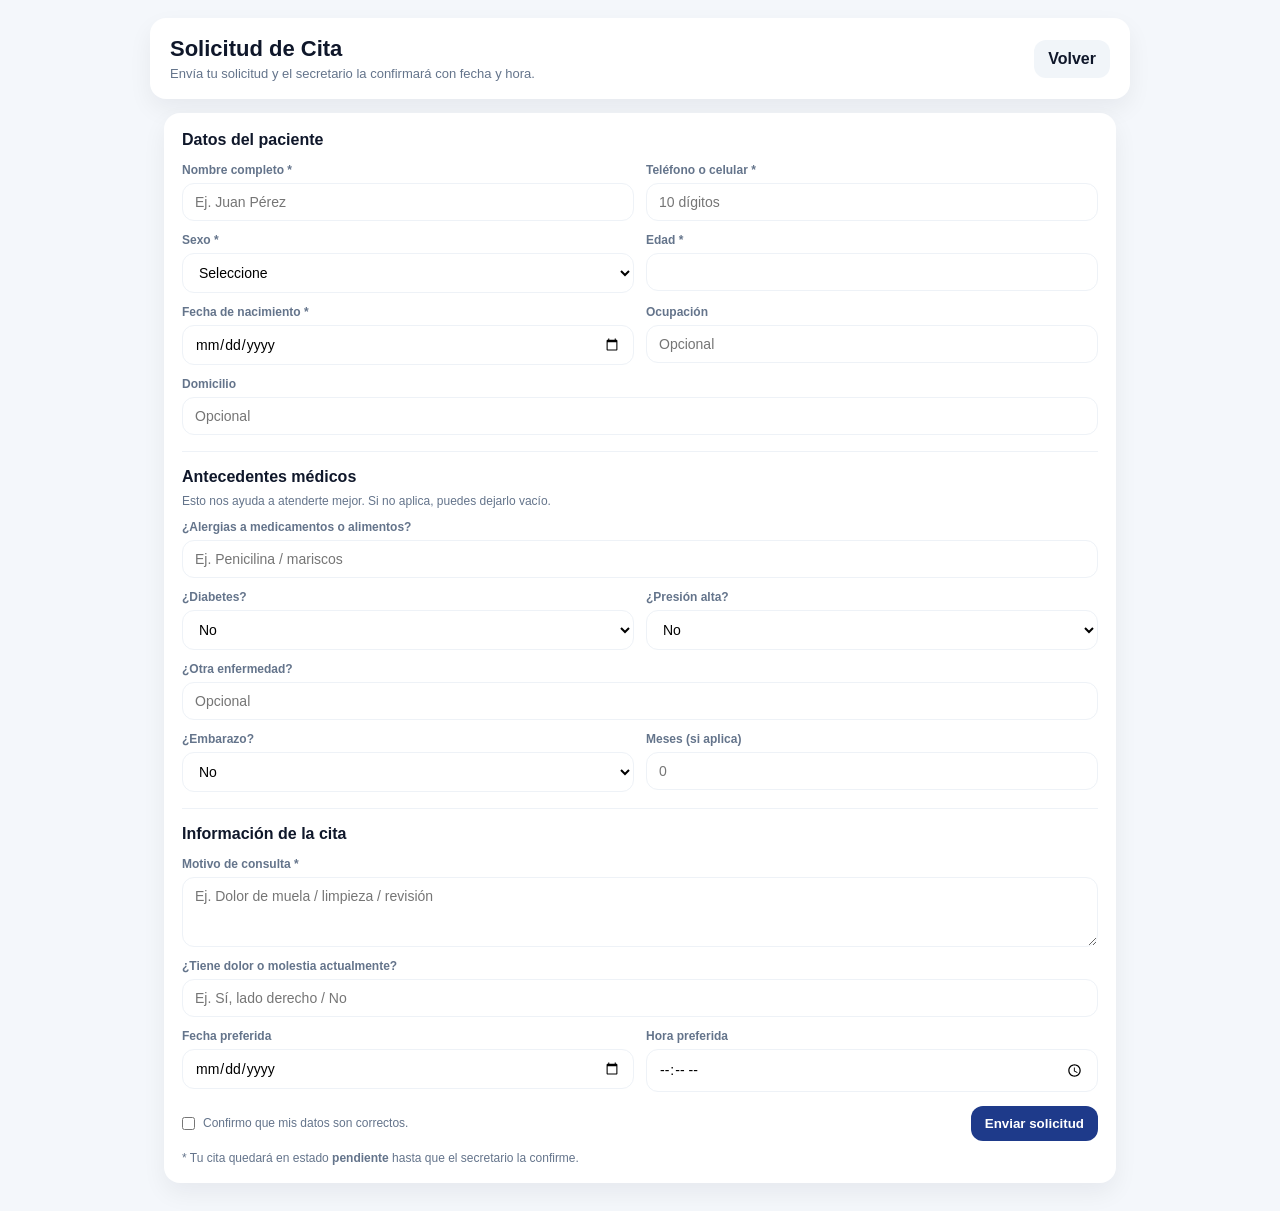
==== public/agendar-cita.html @ ff0b736c "Agendar" ====
<!DOCTYPE html>
<html lang="es">
<head>
  <meta charset="UTF-8" />
  <meta name="viewport" content="width=device-width, initial-scale=1.0"/>
  <title>Agendar Cita | DentalApp</title>

  <!-- Tus estilos base (variables, layout, cards/panel) -->
  <link rel="stylesheet" href="css/styles.css">
  <link rel="stylesheet" href="css/responsive.css">

  <!-- Estilos extra SOLO para el formulario -->
  <link rel="stylesheet" href="css/citas.css">
</head>
<body>

  <!-- Header simple (público) con estética tipo topbar -->
  <header class="public-topbar">
    <div>
      <h1>Solicitud de Cita</h1>
      <p>Envía tu solicitud y el secretario la confirmará con fecha y hora.</p>
    </div>
    <a class="public-link" href="index.html">Volver</a>
  </header>

  <main class="public-main">

    <section class="panel">
      <h2>Datos del paciente</h2>

      <form class="form" action="../api/citas.php?action=solicitar" method="POST">

        <div class="form-grid">
          <div class="field">
            <label>Nombre completo *</label>
            <input type="text" name="nombre" placeholder="Ej. Juan Pérez" required>
          </div>

          <div class="field">
            <label>Teléfono o celular *</label>
            <input type="text" name="telefono" placeholder="10 dígitos" required>
          </div>

          <div class="field">
            <label>Sexo *</label>
            <select name="sexo" required>
              <option value="">Seleccione</option>
              <option>Masculino</option>
              <option>Femenino</option>
            </select>
          </div>

          <div class="field">
            <label>Edad *</label>
            <input type="number" name="edad" min="0" max="120" required>
          </div>

          <div class="field">
            <label>Fecha de nacimiento *</label>
            <input type="date" name="fecha_nacimiento" required>
          </div>

          <div class="field">
            <label>Ocupación</label>
            <input type="text" name="ocupacion" placeholder="Opcional">
          </div>

          <div class="field field-wide">
            <label>Domicilio</label>
            <input type="text" name="domicilio" placeholder="Opcional">
          </div>
        </div>

        <hr class="sep">

        <h2>Antecedentes médicos</h2>
        <p class="help">
          Esto nos ayuda a atenderte mejor. Si no aplica, puedes dejarlo vacío.
        </p>

        <div class="form-grid">
          <div class="field field-wide">
            <label>¿Alergias a medicamentos o alimentos?</label>
            <input type="text" name="alergias" placeholder="Ej. Penicilina / mariscos">
          </div>

          <div class="field">
            <label>¿Diabetes?</label>
            <select name="diabetes">
              <option>No</option>
              <option>Sí</option>
            </select>
          </div>

          <div class="field">
            <label>¿Presión alta?</label>
            <select name="presion_alta">
              <option>No</option>
              <option>Sí</option>
            </select>
          </div>

          <div class="field field-wide">
            <label>¿Otra enfermedad?</label>
            <input type="text" name="otra_enfermedad" placeholder="Opcional">
          </div>

          <div class="field">
            <label>¿Embarazo?</label>
            <select name="embarazo">
              <option>No</option>
              <option>Sí</option>
            </select>
          </div>

          <div class="field">
            <label>Meses (si aplica)</label>
            <input type="number" name="meses_embarazo" min="0" max="9" placeholder="0">
          </div>
        </div>

        <hr class="sep">

        <h2>Información de la cita</h2>

        <div class="form-grid">
          <div class="field field-wide">
            <label>Motivo de consulta *</label>
            <textarea name="motivo" rows="3" placeholder="Ej. Dolor de muela / limpieza / revisión" required></textarea>
          </div>

          <div class="field field-wide">
            <label>¿Tiene dolor o molestia actualmente?</label>
            <input type="text" name="dolor" placeholder="Ej. Sí, lado derecho / No">
          </div>

          <div class="field">
            <label>Fecha preferida</label>
            <input type="date" name="fecha_preferida">
          </div>

          <div class="field">
            <label>Hora preferida</label>
            <input type="time" name="hora_preferida">
          </div>
        </div>

        <div class="form-actions">
          <label class="check">
            <input type="checkbox" required>
            Confirmo que mis datos son correctos.
          </label>

          <button class="btn-primary" type="submit">Enviar solicitud</button>
        </div>

        <p class="note">
          * Tu cita quedará en estado <strong>pendiente</strong> hasta que el secretario la confirme.
        </p>

      </form>
    </section>

  </main>

</body>
</html>
---- public/css/styles.css ----
/* =========================
   VARIABLES GLOBALES
========================= */
:root{
  --color-fondo: #f4f7fb;
  --color-texto: #0f172a;
  --color-sidebar: #1e3a8a;
  --color-sidebar-light: rgba(255,255,255,.10);
  --color-card: #ffffff;
  --color-muted: #64748b;
  --color-border: #eef2f7;
  --color-hover: #f1f5f9;

  --shadow: 0 10px 25px rgba(15,23,42,.06);
  --radius-lg: 16px;
  --radius-md: 12px;
  --radius-sm: 10px;

  /* Estados Odontograma */
  --sano: #d1fae5;
  --caries: #fecaca;
  --restaurado: #fef3c7;
  --extraido: #e5e7eb;
  --fracturado: #fde68a;
  --endodoncia: #c7d2fe;
}

/* RESET */
*{
  margin:0;
  padding:0;
  box-sizing:border-box;
  font-family:Arial, Helvetica, sans-serif;
}

body{
  background:var(--color-fondo);
  color:var(--color-texto);
}

/* =========================
   LAYOUT
========================= */
.layout{
  min-height:100vh;
  display:grid;
  grid-template-columns: 260px 1fr;
}

/* =========================
   SIDEBAR
========================= */
.sidebar{
  background:var(--color-sidebar);
  color:#fff;
  padding:18px 14px;
  display:flex;
  flex-direction:column;
  gap:14px;
}

.sidebar h2{
  font-size:18px;
  padding:10px 12px;
  border-radius:var(--radius-md);
  background:rgba(255,255,255,.08);
}

.sidebar nav{
  display:flex;
  flex-direction:column;
  gap:8px;
  margin-top:4px;
}

.sidebar nav a{
  display:block;
  padding:10px 12px;
  border-radius:var(--radius-sm);
  background:var(--color-sidebar-light);
  color:#eaf1ff;
  font-size:14px;
  text-decoration:none;
}

.sidebar nav a.active{
  background:#fff;
  color:var(--color-sidebar);
  font-weight:700;
}

/* =========================
   MAIN
========================= */
.main{
  padding:24px 28px;
  display:flex;
  flex-direction:column;
  gap:18px;
}

/* =========================
   TOPBAR
========================= */
.topbar{
  background:var(--color-card);
  border-radius:var(--radius-lg);
  padding:18px 20px;
  display:flex;
  align-items:center;
  justify-content:space-between;
  box-shadow:var(--shadow);
}

.topbar h1{
  font-size:22px;
}

.topbar p{
  margin-top:4px;
  font-size:13px;
  color:var(--color-muted);
}

.user{
  padding:10px 14px;
  border-radius:var(--radius-md);
  background:var(--color-hover);
  color:var(--color-texto);
  font-weight:700;
}

/* =========================
   CARDS
========================= */
.cards{
  display:grid;
  grid-template-columns: repeat(4, minmax(180px, 1fr));
  gap:14px;
}

.card{
  background:var(--color-card);
  border-radius:var(--radius-lg);
  padding:18px;
  box-shadow:var(--shadow);
}

.card h3{
  font-size:15px;
  margin-bottom:8px;
  color:var(--color-texto);
}

.card p{
  font-size:13px;
  color:var(--color-muted);
  line-height:1.35;
}

/* =========================
   PANEL
========================= */
.panel{
  background:var(--color-card);
  border-radius:var(--radius-lg);
  padding:18px;
  box-shadow:var(--shadow);
}

.panel h2{
  font-size:16px;
  margin-bottom:14px;
}

/* =========================
   FINANCE
========================= */
.finance{
  display:grid;
  grid-template-columns: repeat(3, 1fr);
  gap:12px;
}

.finance > div{
  background:#f8fafc;
  border:1px solid var(--color-border);
  border-radius:14px;
  padding:14px;
  text-align:center;
}

.finance strong{
  display:block;
  font-size:20px;
  color:var(--color-sidebar);
  margin-bottom:4px;
}

.finance span{
  font-size:12px;
  color:var(--color-muted);
}

/* =========================
   ODONTOGRAMA
========================= */
.odontograma-container{
  display:grid;
  gap:40px;
  justify-content:center;
  margin-top:20px;
}

.arcada{
  display:flex;
  flex-wrap:wrap;
  gap:10px;
  justify-content:center;
}

.diente{
  width:48px;
  height:48px;
  border-radius:50%;
  border:2px solid #334155;
  display:flex;
  align-items:center;
  justify-content:center;
  cursor:pointer;
  font-size:12px;
  background:#fff;
  transition:0.2s;
}

.diente:hover{
  transform:scale(1.08);
}

.sano{ background:var(--sano); }
.caries{ background:var(--caries); }
.restaurado{ background:var(--restaurado); }
.extraido{ background:var(--extraido); }
.fracturado{ background:var(--fracturado); }
.endodoncia{ background:var(--endodoncia); }
/* =========================
   ODONTOGRAMA (MEJORADO)
========================= */
.odontograma-wrap{
  background: var(--color-card);
  border-radius: var(--radius-lg);
  box-shadow: var(--shadow);
  padding: 18px;
}

.odontograma-header{
  display:flex;
  align-items:flex-start;
  justify-content:space-between;
  gap:12px;
  margin-bottom:14px;
}

.odontograma-header h2{
  font-size:16px;
  margin:0;
}

.odontograma-help{
  font-size:12px;
  color: var(--color-muted);
  line-height:1.35;
}

.odontograma-container{
  display:grid;
  gap:28px;
  justify-content:center;
  padding: 8px 0 6px;
}

.arcada{
  display:flex;
  flex-wrap:wrap;
  gap:10px;
  justify-content:center;
  max-width: 820px;
}

/* Diente */
.diente{
  width:52px;
  height:52px;
  border-radius:14px;            /* se ve más clínico que círculo */
  border:1px solid var(--color-border);
  display:flex;
  align-items:center;
  justify-content:center;
  cursor:pointer;
  font-size:12px;
  background:#fff;
  box-shadow: 0 6px 14px rgba(15,23,42,.06);
  transition: transform .15s, box-shadow .15s, border-color .15s;
  position:relative;
  user-select:none;
}

.diente:hover{
  transform: translateY(-2px);
  box-shadow: 0 10px 20px rgba(15,23,42,.10);
}

/* Selección actual (NO depende de BD) */
.diente.selected{
  border-color: var(--color-sidebar);
  box-shadow: 0 0 0 3px rgba(30,58,138,.18), 0 10px 20px rgba(15,23,42,.10);
}

/* Mini etiqueta (opcional) */
.diente::after{
  content: attr(data-estado);
  position:absolute;
  bottom:-18px;
  left:50%;
  transform:translateX(-50%);
  font-size:10px;
  color: var(--color-muted);
  white-space:nowrap;
}

/* Estados (ya los tienes por variables) */
.sano{ background:var(--sano); }
.caries{ background:var(--caries); }
.restaurado{ background:var(--restaurado); }
.extraido{ background:var(--extraido); }
.fracturado{ background:var(--fracturado); }
.endodoncia{ background:var(--endodoncia); }

/* Panel control mejor */
.panel-control{
  margin-top:16px;
  display:flex;
  flex-wrap:wrap;
  gap:12px;
  align-items:flex-start;
}

.panel-control label{
  display:flex;
  flex-direction:column;
  gap:6px;
  font-size:12px;
  color: var(--color-muted);
}

.panel-control textarea{
  min-width: 260px;
  max-width: 420px;
}
---- public/css/responsive.css ----
/* =========================
   RESPONSIVE
========================= */

/* Tablets */
@media (max-width: 992px){

  .layout{
    grid-template-columns: 200px 1fr;
  }

  .diente{
    width:45px;
    height:45px;
  }

}

/* Móviles */
@media (max-width: 768px){

  .layout{
    grid-template-columns: 1fr;
    grid-template-rows: var(--header-height) auto 1fr;
    grid-template-areas:
      "header"
      "sidebar"
      "main";
  }

  .sidebar{
    flex-direction:row;
    justify-content:space-around;
  }

  .sidebar nav{
    flex-direction:row;
  }

  .main{
    padding:15px;
  }

  .diente{
    width:40px;
    height:40px;
    font-size:10px;
  }

}
---- public/css/citas.css ----
/* Form público usando el mismo estilo clínico de styles.css */

.public-topbar{
  background: var(--color-card);
  border-radius: var(--radius-lg);
  padding: 18px 20px;
  margin: 18px auto 0;
  max-width: 980px;
  box-shadow: var(--shadow);
  display:flex;
  align-items:center;
  justify-content:space-between;
  gap: 12px;
}

.public-topbar h1{ font-size:22px; }
.public-topbar p{
  margin-top:4px;
  font-size:13px;
  color: var(--color-muted);
}

.public-link{
  text-decoration:none;
  background: var(--color-hover);
  color: var(--color-texto);
  padding: 10px 14px;
  border-radius: var(--radius-md);
  font-weight:700;
}

.public-main{
  max-width: 980px;
  margin: 14px auto 28px;
  padding: 0 14px;
}

.form{ margin-top: 10px; }

.help{
  font-size: 12px;
  color: var(--color-muted);
  margin: -6px 0 12px;
}

.sep{
  border: 0;
  height: 1px;
  background: var(--color-border);
  margin: 16px 0;
}

.form-grid{
  display:grid;
  grid-template-columns: repeat(2, minmax(0, 1fr));
  gap: 12px;
}

.field{
  display:flex;
  flex-direction:column;
  gap: 6px;
}

.field label{
  font-size: 12px;
  color: var(--color-muted);
  font-weight: 700;
}

.field input,
.field select,
.field textarea{
  border: 1px solid var(--color-border);
  border-radius: 12px;
  padding: 10px 12px;
  font-size: 14px;
  outline: none;
  background: #fff;
}

.field input:focus,
.field select:focus,
.field textarea:focus{
  border-color: rgba(30,58,138,.45);
  box-shadow: 0 0 0 3px rgba(30,58,138,.12);
}

.field-wide{ grid-column: 1 / -1; }

.form-actions{
  margin-top: 14px;
  display:flex;
  align-items:center;
  justify-content:space-between;
  gap: 12px;
  flex-wrap: wrap;
}

.check{
  display:flex;
  align-items:center;
  gap: 8px;
  font-size: 12px;
  color: var(--color-muted);
}

.btn-primary{
  border: 0;
  border-radius: 12px;
  padding: 10px 14px;
  background: var(--color-sidebar);
  color: #fff;
  font-weight: 800;
  cursor: pointer;
}

.btn-primary:hover{
  filter: brightness(1.08);
}

.note{
  margin-top: 10px;
  font-size: 12px;
  color: var(--color-muted);
}

/* Móvil */
@media (max-width: 768px){
  .public-topbar{
    flex-direction: column;
    align-items:flex-start;
  }
  .form-grid{
    grid-template-columns: 1fr;
  }
}
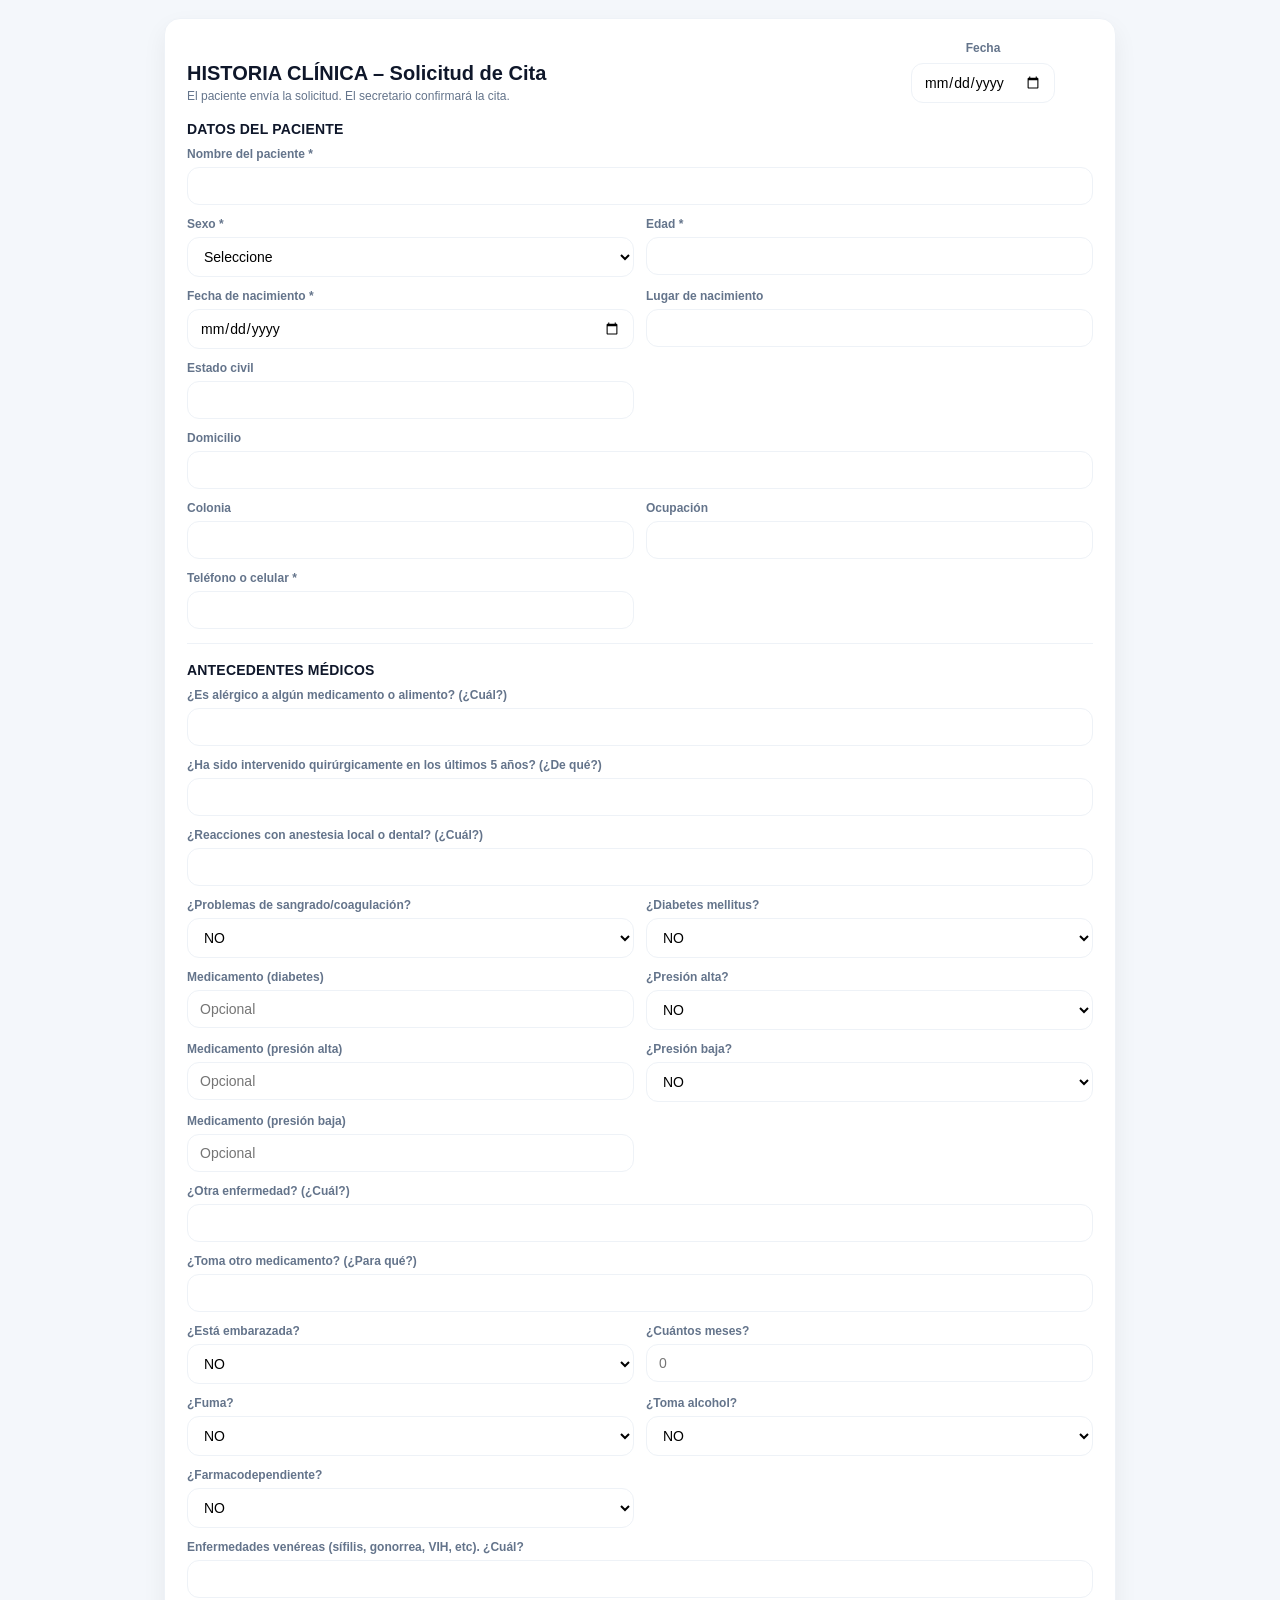
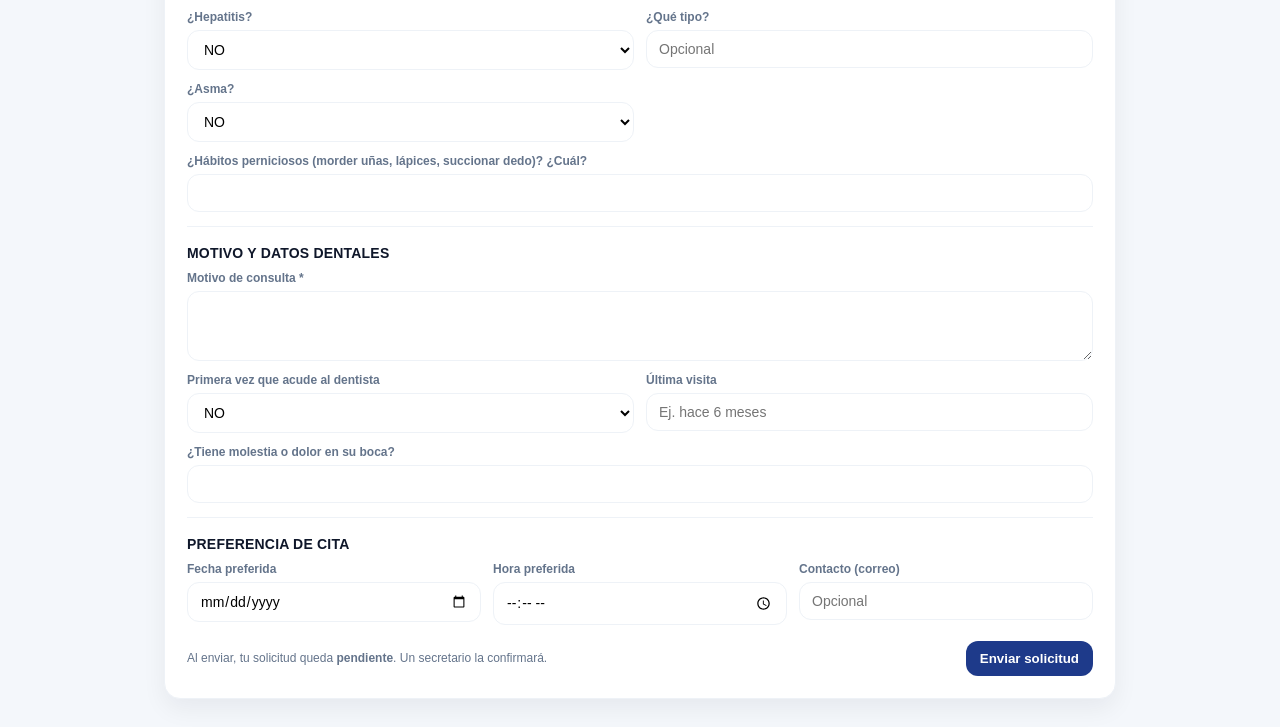
==== commit 50a742b9: "Agendar 2" ====
--- a/public/agendar-cita.html
+++ b/public/agendar-cita.html
@@ -3,165 +3,386 @@
 <head>
   <meta charset="UTF-8" />
   <meta name="viewport" content="width=device-width, initial-scale=1.0"/>
-  <title>Agendar Cita | DentalApp</title>
-
-  <!-- Tus estilos base (variables, layout, cards/panel) -->
+  <title>Historia Clínica | Solicitud de Cita</title>
+
   <link rel="stylesheet" href="css/styles.css">
   <link rel="stylesheet" href="css/responsive.css">
 
-  <!-- Estilos extra SOLO para el formulario -->
-  <link rel="stylesheet" href="css/citas.css">
+  <style>
+    .wrap{ max-width: 980px; margin: 18px auto 28px; padding: 0 14px; }
+    .sheet{
+      background: var(--color-card);
+      border-radius: var(--radius-lg);
+      box-shadow: var(--shadow);
+      padding: 22px;
+      border: 1px solid var(--color-border);
+    }
+    .top{
+      display:flex; justify-content:space-between; gap:12px; flex-wrap:wrap;
+      align-items:flex-end;
+      margin-bottom: 10px;
+    }
+    .top h1{ font-size: 20px; margin: 0; }
+    .top .date{ display:flex; gap:8px; align-items:center; }
+    .muted{ color: var(--color-muted); font-size: 12px; margin-top: 4px; }
+
+    .sec-title{
+      margin: 18px 0 10px;
+      font-size: 14px;
+      font-weight: 900;
+      letter-spacing: .2px;
+      color: var(--color-texto);
+    }
+    .grid{
+      display:grid;
+      grid-template-columns: repeat(2, minmax(0,1fr));
+      gap: 12px;
+    }
+    .grid3{
+      display:grid;
+      grid-template-columns: repeat(3, minmax(0,1fr));
+      gap: 12px;
+    }
+    .field{ display:flex; flex-direction:column; gap:6px; }
+    .field label{ font-size: 12px; font-weight: 800; color: var(--color-muted); }
+    .field input, .field select, .field textarea{
+      border: 1px solid var(--color-border);
+      border-radius: 12px;
+      padding: 10px 12px;
+      font-size: 14px;
+      outline: none;
+      background:#fff;
+    }
+    .field textarea{ resize: vertical; }
+    .field-wide{ grid-column: 1 / -1; }
+    .yn{
+      display:flex; gap:10px; align-items:center; flex-wrap:wrap;
+      padding: 10px 12px; border: 1px solid var(--color-border); border-radius: 12px;
+      background:#fff;
+    }
+    .yn label{ font-size: 13px; font-weight: 700; color: var(--color-texto); }
+    .yn .opt{ display:flex; gap:6px; align-items:center; }
+    .sep{ border:0; height:1px; background: var(--color-border); margin: 14px 0; }
+
+    .actions{
+      margin-top: 16px;
+      display:flex;
+      justify-content:space-between;
+      align-items:center;
+      gap: 12px;
+      flex-wrap: wrap;
+    }
+    .btn{
+      border:0;
+      border-radius: 12px;
+      padding: 10px 14px;
+      font-weight: 900;
+      cursor: pointer;
+      background: var(--color-sidebar);
+      color:#fff;
+    }
+    .btn:hover{ filter: brightness(1.08); }
+    .note{ font-size:12px; color: var(--color-muted); }
+
+    @media (max-width: 768px){
+      .grid, .grid3{ grid-template-columns: 1fr; }
+      .top{ align-items:flex-start; }
+    }
+  </style>
 </head>
 <body>
 
-  <!-- Header simple (público) con estética tipo topbar -->
-  <header class="public-topbar">
-    <div>
-      <h1>Solicitud de Cita</h1>
-      <p>Envía tu solicitud y el secretario la confirmará con fecha y hora.</p>
+<div class="wrap">
+  <div class="sheet">
+
+    <div class="top">
+      <div>
+        <h1>HISTORIA CLÍNICA – Solicitud de Cita</h1>
+        <div class="muted">El paciente envía la solicitud. El secretario confirmará la cita.</div>
+      </div>
+      <div class="date field" style="min-width:220px;">
+        <label>Fecha</label>
+        <input type="date" name="fecha_form" form="formCita" required>
+      </div>
     </div>
-    <a class="public-link" href="index.html">Volver</a>
-  </header>
-
-  <main class="public-main">
-
-    <section class="panel">
-      <h2>Datos del paciente</h2>
-
-      <form class="form" action="../api/citas.php?action=solicitar" method="POST">
-
-        <div class="form-grid">
-          <div class="field">
-            <label>Nombre completo *</label>
-            <input type="text" name="nombre" placeholder="Ej. Juan Pérez" required>
-          </div>
-
-          <div class="field">
-            <label>Teléfono o celular *</label>
-            <input type="text" name="telefono" placeholder="10 dígitos" required>
-          </div>
-
-          <div class="field">
-            <label>Sexo *</label>
-            <select name="sexo" required>
-              <option value="">Seleccione</option>
-              <option>Masculino</option>
-              <option>Femenino</option>
-            </select>
-          </div>
-
-          <div class="field">
-            <label>Edad *</label>
-            <input type="number" name="edad" min="0" max="120" required>
-          </div>
-
-          <div class="field">
-            <label>Fecha de nacimiento *</label>
-            <input type="date" name="fecha_nacimiento" required>
-          </div>
-
-          <div class="field">
-            <label>Ocupación</label>
-            <input type="text" name="ocupacion" placeholder="Opcional">
-          </div>
-
-          <div class="field field-wide">
-            <label>Domicilio</label>
-            <input type="text" name="domicilio" placeholder="Opcional">
-          </div>
-        </div>
-
-        <hr class="sep">
-
-        <h2>Antecedentes médicos</h2>
-        <p class="help">
-          Esto nos ayuda a atenderte mejor. Si no aplica, puedes dejarlo vacío.
-        </p>
-
-        <div class="form-grid">
-          <div class="field field-wide">
-            <label>¿Alergias a medicamentos o alimentos?</label>
-            <input type="text" name="alergias" placeholder="Ej. Penicilina / mariscos">
-          </div>
-
-          <div class="field">
-            <label>¿Diabetes?</label>
-            <select name="diabetes">
-              <option>No</option>
-              <option>Sí</option>
-            </select>
-          </div>
-
-          <div class="field">
-            <label>¿Presión alta?</label>
-            <select name="presion_alta">
-              <option>No</option>
-              <option>Sí</option>
-            </select>
-          </div>
-
-          <div class="field field-wide">
-            <label>¿Otra enfermedad?</label>
-            <input type="text" name="otra_enfermedad" placeholder="Opcional">
-          </div>
-
-          <div class="field">
-            <label>¿Embarazo?</label>
-            <select name="embarazo">
-              <option>No</option>
-              <option>Sí</option>
-            </select>
-          </div>
-
-          <div class="field">
-            <label>Meses (si aplica)</label>
-            <input type="number" name="meses_embarazo" min="0" max="9" placeholder="0">
-          </div>
-        </div>
-
-        <hr class="sep">
-
-        <h2>Información de la cita</h2>
-
-        <div class="form-grid">
-          <div class="field field-wide">
-            <label>Motivo de consulta *</label>
-            <textarea name="motivo" rows="3" placeholder="Ej. Dolor de muela / limpieza / revisión" required></textarea>
-          </div>
-
-          <div class="field field-wide">
-            <label>¿Tiene dolor o molestia actualmente?</label>
-            <input type="text" name="dolor" placeholder="Ej. Sí, lado derecho / No">
-          </div>
-
-          <div class="field">
-            <label>Fecha preferida</label>
-            <input type="date" name="fecha_preferida">
-          </div>
-
-          <div class="field">
-            <label>Hora preferida</label>
-            <input type="time" name="hora_preferida">
-          </div>
-        </div>
-
-        <div class="form-actions">
-          <label class="check">
-            <input type="checkbox" required>
-            Confirmo que mis datos son correctos.
-          </label>
-
-          <button class="btn-primary" type="submit">Enviar solicitud</button>
-        </div>
-
-        <p class="note">
-          * Tu cita quedará en estado <strong>pendiente</strong> hasta que el secretario la confirme.
-        </p>
-
-      </form>
-    </section>
-
-  </main>
+
+    <form id="formCita" action="../api/citas.php?action=solicitar" method="POST">
+
+      <!-- ===================== -->
+      <!-- DATOS DEL PACIENTE    -->
+      <!-- ===================== -->
+      <div class="sec-title">DATOS DEL PACIENTE</div>
+
+      <div class="grid">
+        <div class="field field-wide">
+          <label>Nombre del paciente *</label>
+          <input type="text" name="nombre" required>
+        </div>
+
+        <div class="field">
+          <label>Sexo *</label>
+          <select name="sexo" required>
+            <option value="">Seleccione</option>
+            <option>Masculino</option>
+            <option>Femenino</option>
+          </select>
+        </div>
+
+        <div class="field">
+          <label>Edad *</label>
+          <input type="number" name="edad" min="0" max="120" required>
+        </div>
+
+        <div class="field">
+          <label>Fecha de nacimiento *</label>
+          <input type="date" name="fecha_nacimiento" required>
+        </div>
+
+        <div class="field">
+          <label>Lugar de nacimiento</label>
+          <input type="text" name="lugar_nacimiento">
+        </div>
+
+        <div class="field">
+          <label>Estado civil</label>
+          <input type="text" name="estado_civil">
+        </div>
+
+        <div class="field field-wide">
+          <label>Domicilio</label>
+          <input type="text" name="domicilio">
+        </div>
+
+        <div class="field">
+          <label>Colonia</label>
+          <input type="text" name="colonia">
+        </div>
+
+        <div class="field">
+          <label>Ocupación</label>
+          <input type="text" name="ocupacion">
+        </div>
+
+        <div class="field">
+          <label>Teléfono o celular *</label>
+          <input type="text" name="telefono" required>
+        </div>
+      </div>
+
+      <hr class="sep">
+
+      <!-- ===================== -->
+      <!-- ANTECEDENTES MÉDICOS  -->
+      <!-- ===================== -->
+      <div class="sec-title">ANTECEDENTES MÉDICOS</div>
+
+      <div class="grid">
+        <div class="field field-wide">
+          <label>¿Es alérgico a algún medicamento o alimento? (¿Cuál?)</label>
+          <input type="text" name="alergias">
+        </div>
+
+        <div class="field field-wide">
+          <label>¿Ha sido intervenido quirúrgicamente en los últimos 5 años? (¿De qué?)</label>
+          <input type="text" name="cirugias_5anios">
+        </div>
+
+        <div class="field field-wide">
+          <label>¿Reacciones con anestesia local o dental? (¿Cuál?)</label>
+          <input type="text" name="reaccion_anestesia">
+        </div>
+
+        <div class="field">
+          <label>¿Problemas de sangrado/coagulación?</label>
+          <select name="sangrado">
+            <option value="NO">NO</option>
+            <option value="SI">SI</option>
+          </select>
+        </div>
+
+        <div class="field">
+          <label>¿Diabetes mellitus?</label>
+          <select name="diabetes">
+            <option value="NO">NO</option>
+            <option value="SI">SI</option>
+          </select>
+        </div>
+
+        <div class="field">
+          <label>Medicamento (diabetes)</label>
+          <input type="text" name="med_diabetes" placeholder="Opcional">
+        </div>
+
+        <div class="field">
+          <label>¿Presión alta?</label>
+          <select name="presion_alta">
+            <option value="NO">NO</option>
+            <option value="SI">SI</option>
+          </select>
+        </div>
+
+        <div class="field">
+          <label>Medicamento (presión alta)</label>
+          <input type="text" name="med_presion_alta" placeholder="Opcional">
+        </div>
+
+        <div class="field">
+          <label>¿Presión baja?</label>
+          <select name="presion_baja">
+            <option value="NO">NO</option>
+            <option value="SI">SI</option>
+          </select>
+        </div>
+
+        <div class="field">
+          <label>Medicamento (presión baja)</label>
+          <input type="text" name="med_presion_baja" placeholder="Opcional">
+        </div>
+
+        <div class="field field-wide">
+          <label>¿Otra enfermedad? (¿Cuál?)</label>
+          <input type="text" name="otra_enfermedad">
+        </div>
+
+        <div class="field field-wide">
+          <label>¿Toma otro medicamento? (¿Para qué?)</label>
+          <input type="text" name="otros_meds">
+        </div>
+
+        <div class="field">
+          <label>¿Está embarazada?</label>
+          <select name="embarazo">
+            <option value="NO">NO</option>
+            <option value="SI">SI</option>
+          </select>
+        </div>
+
+        <div class="field">
+          <label>¿Cuántos meses?</label>
+          <input type="number" name="meses_embarazo" min="0" max="9" placeholder="0">
+        </div>
+
+        <div class="field">
+          <label>¿Fuma?</label>
+          <select name="fuma">
+            <option value="NO">NO</option>
+            <option value="SI">SI</option>
+          </select>
+        </div>
+
+        <div class="field">
+          <label>¿Toma alcohol?</label>
+          <select name="toma">
+            <option value="NO">NO</option>
+            <option value="SI">SI</option>
+          </select>
+        </div>
+
+        <div class="field">
+          <label>¿Farmacodependiente?</label>
+          <select name="farmacodependiente">
+            <option value="NO">NO</option>
+            <option value="SI">SI</option>
+          </select>
+        </div>
+
+        <div class="field field-wide">
+          <label>Enfermedades venéreas (sífilis, gonorrea, VIH, etc). ¿Cuál?</label>
+          <input type="text" name="enf_venereas">
+        </div>
+
+        <div class="field">
+          <label>¿Hepatitis?</label>
+          <select name="hepatitis">
+            <option value="NO">NO</option>
+            <option value="SI">SI</option>
+          </select>
+        </div>
+
+        <div class="field">
+          <label>¿Qué tipo?</label>
+          <input type="text" name="hepatitis_tipo" placeholder="Opcional">
+        </div>
+
+        <div class="field">
+          <label>¿Asma?</label>
+          <select name="asma">
+            <option value="NO">NO</option>
+            <option value="SI">SI</option>
+          </select>
+        </div>
+
+        <div class="field field-wide">
+          <label>¿Hábitos perniciosos (morder uñas, lápices, succionar dedo)? ¿Cuál?</label>
+          <input type="text" name="habitos_perniciosos">
+        </div>
+      </div>
+
+      <hr class="sep">
+
+      <!-- ===================== -->
+      <!-- MOTIVO / DENTISTA      -->
+      <!-- ===================== -->
+      <div class="sec-title">MOTIVO Y DATOS DENTALES</div>
+
+      <div class="grid">
+        <div class="field field-wide">
+          <label>Motivo de consulta *</label>
+          <textarea name="motivo" rows="3" required></textarea>
+        </div>
+
+        <div class="field">
+          <label>Primera vez que acude al dentista</label>
+          <select name="primera_vez">
+            <option value="NO">NO</option>
+            <option value="SI">SI</option>
+          </select>
+        </div>
+
+        <div class="field">
+          <label>Última visita</label>
+          <input type="text" name="ultima_visita" placeholder="Ej. hace 6 meses">
+        </div>
+
+        <div class="field field-wide">
+          <label>¿Tiene molestia o dolor en su boca?</label>
+          <input type="text" name="dolor">
+        </div>
+      </div>
+
+      <hr class="sep">
+
+      <!-- ===================== -->
+      <!-- PREFERENCIA DE CITA    -->
+      <!-- ===================== -->
+      <div class="sec-title">PREFERENCIA DE CITA</div>
+
+      <div class="grid3">
+        <div class="field">
+          <label>Fecha preferida</label>
+          <input type="date" name="fecha_preferida">
+        </div>
+        <div class="field">
+          <label>Hora preferida</label>
+          <input type="time" name="hora_preferida">
+        </div>
+        <div class="field">
+          <label>Contacto (correo)</label>
+          <input type="email" name="email" placeholder="Opcional">
+        </div>
+      </div>
+
+      <div class="actions">
+        <div class="note">
+          Al enviar, tu solicitud queda <strong>pendiente</strong>. Un secretario la confirmará.
+        </div>
+        <button class="btn" type="submit">Enviar solicitud</button>
+      </div>
+
+    </form>
+
+  </div>
+</div>
 
 </body>
 </html>
--- a/public/css/styles.css
+++ b/public/css/styles.css
@@ -1,359 +1,359 @@
-/* =========================
-   VARIABLES GLOBALES
-========================= */
-:root{
-  --color-fondo: #f4f7fb;
-  --color-texto: #0f172a;
-  --color-sidebar: #1e3a8a;
-  --color-sidebar-light: rgba(255,255,255,.10);
-  --color-card: #ffffff;
-  --color-muted: #64748b;
-  --color-border: #eef2f7;
-  --color-hover: #f1f5f9;
-
-  --shadow: 0 10px 25px rgba(15,23,42,.06);
-  --radius-lg: 16px;
-  --radius-md: 12px;
-  --radius-sm: 10px;
-
-  /* Estados Odontograma */
-  --sano: #d1fae5;
-  --caries: #fecaca;
-  --restaurado: #fef3c7;
-  --extraido: #e5e7eb;
-  --fracturado: #fde68a;
-  --endodoncia: #c7d2fe;
-}
-
-/* RESET */
-*{
-  margin:0;
-  padding:0;
-  box-sizing:border-box;
-  font-family:Arial, Helvetica, sans-serif;
-}
-
-body{
-  background:var(--color-fondo);
-  color:var(--color-texto);
-}
-
-/* =========================
-   LAYOUT
-========================= */
-.layout{
-  min-height:100vh;
-  display:grid;
-  grid-template-columns: 260px 1fr;
-}
-
-/* =========================
-   SIDEBAR
-========================= */
-.sidebar{
-  background:var(--color-sidebar);
-  color:#fff;
-  padding:18px 14px;
-  display:flex;
-  flex-direction:column;
-  gap:14px;
-}
-
-.sidebar h2{
-  font-size:18px;
-  padding:10px 12px;
-  border-radius:var(--radius-md);
-  background:rgba(255,255,255,.08);
-}
-
-.sidebar nav{
-  display:flex;
-  flex-direction:column;
-  gap:8px;
-  margin-top:4px;
-}
-
-.sidebar nav a{
-  display:block;
-  padding:10px 12px;
-  border-radius:var(--radius-sm);
-  background:var(--color-sidebar-light);
-  color:#eaf1ff;
-  font-size:14px;
-  text-decoration:none;
-}
-
-.sidebar nav a.active{
-  background:#fff;
-  color:var(--color-sidebar);
-  font-weight:700;
-}
-
-/* =========================
-   MAIN
-========================= */
-.main{
-  padding:24px 28px;
-  display:flex;
-  flex-direction:column;
-  gap:18px;
-}
-
-/* =========================
-   TOPBAR
-========================= */
-.topbar{
-  background:var(--color-card);
-  border-radius:var(--radius-lg);
-  padding:18px 20px;
-  display:flex;
-  align-items:center;
-  justify-content:space-between;
-  box-shadow:var(--shadow);
-}
-
-.topbar h1{
-  font-size:22px;
-}
-
-.topbar p{
-  margin-top:4px;
-  font-size:13px;
-  color:var(--color-muted);
-}
-
-.user{
-  padding:10px 14px;
-  border-radius:var(--radius-md);
-  background:var(--color-hover);
-  color:var(--color-texto);
-  font-weight:700;
-}
-
-/* =========================
-   CARDS
-========================= */
-.cards{
-  display:grid;
-  grid-template-columns: repeat(4, minmax(180px, 1fr));
-  gap:14px;
-}
-
-.card{
-  background:var(--color-card);
-  border-radius:var(--radius-lg);
-  padding:18px;
-  box-shadow:var(--shadow);
-}
-
-.card h3{
-  font-size:15px;
-  margin-bottom:8px;
-  color:var(--color-texto);
-}
-
-.card p{
-  font-size:13px;
-  color:var(--color-muted);
-  line-height:1.35;
-}
-
-/* =========================
-   PANEL
-========================= */
-.panel{
-  background:var(--color-card);
-  border-radius:var(--radius-lg);
-  padding:18px;
-  box-shadow:var(--shadow);
-}
-
-.panel h2{
-  font-size:16px;
-  margin-bottom:14px;
-}
-
-/* =========================
-   FINANCE
-========================= */
-.finance{
-  display:grid;
-  grid-template-columns: repeat(3, 1fr);
-  gap:12px;
-}
-
-.finance > div{
-  background:#f8fafc;
-  border:1px solid var(--color-border);
-  border-radius:14px;
-  padding:14px;
-  text-align:center;
-}
-
-.finance strong{
-  display:block;
-  font-size:20px;
-  color:var(--color-sidebar);
-  margin-bottom:4px;
-}
-
-.finance span{
-  font-size:12px;
-  color:var(--color-muted);
-}
-
-/* =========================
-   ODONTOGRAMA
-========================= */
-.odontograma-container{
-  display:grid;
-  gap:40px;
-  justify-content:center;
-  margin-top:20px;
-}
-
-.arcada{
-  display:flex;
-  flex-wrap:wrap;
-  gap:10px;
-  justify-content:center;
-}
-
-.diente{
-  width:48px;
-  height:48px;
-  border-radius:50%;
-  border:2px solid #334155;
-  display:flex;
-  align-items:center;
-  justify-content:center;
-  cursor:pointer;
-  font-size:12px;
-  background:#fff;
-  transition:0.2s;
-}
-
-.diente:hover{
-  transform:scale(1.08);
-}
-
-.sano{ background:var(--sano); }
-.caries{ background:var(--caries); }
-.restaurado{ background:var(--restaurado); }
-.extraido{ background:var(--extraido); }
-.fracturado{ background:var(--fracturado); }
-.endodoncia{ background:var(--endodoncia); }
-/* =========================
-   ODONTOGRAMA (MEJORADO)
-========================= */
-.odontograma-wrap{
-  background: var(--color-card);
-  border-radius: var(--radius-lg);
-  box-shadow: var(--shadow);
-  padding: 18px;
-}
-
-.odontograma-header{
-  display:flex;
-  align-items:flex-start;
-  justify-content:space-between;
-  gap:12px;
-  margin-bottom:14px;
-}
-
-.odontograma-header h2{
-  font-size:16px;
-  margin:0;
-}
-
-.odontograma-help{
-  font-size:12px;
-  color: var(--color-muted);
-  line-height:1.35;
-}
-
-.odontograma-container{
-  display:grid;
-  gap:28px;
-  justify-content:center;
-  padding: 8px 0 6px;
-}
-
-.arcada{
-  display:flex;
-  flex-wrap:wrap;
-  gap:10px;
-  justify-content:center;
-  max-width: 820px;
-}
-
-/* Diente */
-.diente{
-  width:52px;
-  height:52px;
-  border-radius:14px;            /* se ve más clínico que círculo */
-  border:1px solid var(--color-border);
-  display:flex;
-  align-items:center;
-  justify-content:center;
-  cursor:pointer;
-  font-size:12px;
-  background:#fff;
-  box-shadow: 0 6px 14px rgba(15,23,42,.06);
-  transition: transform .15s, box-shadow .15s, border-color .15s;
-  position:relative;
-  user-select:none;
-}
-
-.diente:hover{
-  transform: translateY(-2px);
-  box-shadow: 0 10px 20px rgba(15,23,42,.10);
-}
-
-/* Selección actual (NO depende de BD) */
-.diente.selected{
-  border-color: var(--color-sidebar);
-  box-shadow: 0 0 0 3px rgba(30,58,138,.18), 0 10px 20px rgba(15,23,42,.10);
-}
-
-/* Mini etiqueta (opcional) */
-.diente::after{
-  content: attr(data-estado);
-  position:absolute;
-  bottom:-18px;
-  left:50%;
-  transform:translateX(-50%);
-  font-size:10px;
-  color: var(--color-muted);
-  white-space:nowrap;
-}
-
-/* Estados (ya los tienes por variables) */
-.sano{ background:var(--sano); }
-.caries{ background:var(--caries); }
-.restaurado{ background:var(--restaurado); }
-.extraido{ background:var(--extraido); }
-.fracturado{ background:var(--fracturado); }
-.endodoncia{ background:var(--endodoncia); }
-
-/* Panel control mejor */
-.panel-control{
-  margin-top:16px;
-  display:flex;
-  flex-wrap:wrap;
-  gap:12px;
-  align-items:flex-start;
-}
-
-.panel-control label{
-  display:flex;
-  flex-direction:column;
-  gap:6px;
-  font-size:12px;
-  color: var(--color-muted);
-}
-
-.panel-control textarea{
-  min-width: 260px;
-  max-width: 420px;
-}
+/* =========================
+   VARIABLES GLOBALES
+========================= */
+:root{
+  --color-fondo: #f4f7fb;
+  --color-texto: #0f172a;
+  --color-sidebar: #1e3a8a;
+  --color-sidebar-light: rgba(255,255,255,.10);
+  --color-card: #ffffff;
+  --color-muted: #64748b;
+  --color-border: #eef2f7;
+  --color-hover: #f1f5f9;
+
+  --shadow: 0 10px 25px rgba(15,23,42,.06);
+  --radius-lg: 16px;
+  --radius-md: 12px;
+  --radius-sm: 10px;
+
+  /* Estados Odontograma */
+  --sano: #d1fae5;
+  --caries: #fecaca;
+  --restaurado: #fef3c7;
+  --extraido: #e5e7eb;
+  --fracturado: #fde68a;
+  --endodoncia: #c7d2fe;
+}
+
+/* RESET */
+*{
+  margin:0;
+  padding:0;
+  box-sizing:border-box;
+  font-family:Arial, Helvetica, sans-serif;
+}
+
+body{
+  background:var(--color-fondo);
+  color:var(--color-texto);
+}
+
+/* =========================
+   LAYOUT
+========================= */
+.layout{
+  min-height:100vh;
+  display:grid;
+  grid-template-columns: 260px 1fr;
+}
+
+/* =========================
+   SIDEBAR
+========================= */
+.sidebar{
+  background:var(--color-sidebar);
+  color:#fff;
+  padding:18px 14px;
+  display:flex;
+  flex-direction:column;
+  gap:14px;
+}
+
+.sidebar h2{
+  font-size:18px;
+  padding:10px 12px;
+  border-radius:var(--radius-md);
+  background:rgba(255,255,255,.08);
+}
+
+.sidebar nav{
+  display:flex;
+  flex-direction:column;
+  gap:8px;
+  margin-top:4px;
+}
+
+.sidebar nav a{
+  display:block;
+  padding:10px 12px;
+  border-radius:var(--radius-sm);
+  background:var(--color-sidebar-light);
+  color:#eaf1ff;
+  font-size:14px;
+  text-decoration:none;
+}
+
+.sidebar nav a.active{
+  background:#fff;
+  color:var(--color-sidebar);
+  font-weight:700;
+}
+
+/* =========================
+   MAIN
+========================= */
+.main{
+  padding:24px 28px;
+  display:flex;
+  flex-direction:column;
+  gap:18px;
+}
+
+/* =========================
+   TOPBAR
+========================= */
+.topbar{
+  background:var(--color-card);
+  border-radius:var(--radius-lg);
+  padding:18px 20px;
+  display:flex;
+  align-items:center;
+  justify-content:space-between;
+  box-shadow:var(--shadow);
+}
+
+.topbar h1{
+  font-size:22px;
+}
+
+.topbar p{
+  margin-top:4px;
+  font-size:13px;
+  color:var(--color-muted);
+}
+
+.user{
+  padding:10px 14px;
+  border-radius:var(--radius-md);
+  background:var(--color-hover);
+  color:var(--color-texto);
+  font-weight:700;
+}
+
+/* =========================
+   CARDS
+========================= */
+.cards{
+  display:grid;
+  grid-template-columns: repeat(4, minmax(180px, 1fr));
+  gap:14px;
+}
+
+.card{
+  background:var(--color-card);
+  border-radius:var(--radius-lg);
+  padding:18px;
+  box-shadow:var(--shadow);
+}
+
+.card h3{
+  font-size:15px;
+  margin-bottom:8px;
+  color:var(--color-texto);
+}
+
+.card p{
+  font-size:13px;
+  color:var(--color-muted);
+  line-height:1.35;
+}
+
+/* =========================
+   PANEL
+========================= */
+.panel{
+  background:var(--color-card);
+  border-radius:var(--radius-lg);
+  padding:18px;
+  box-shadow:var(--shadow);
+}
+
+.panel h2{
+  font-size:16px;
+  margin-bottom:14px;
+}
+
+/* =========================
+   FINANCE
+========================= */
+.finance{
+  display:grid;
+  grid-template-columns: repeat(3, 1fr);
+  gap:12px;
+}
+
+.finance > div{
+  background:#f8fafc;
+  border:1px solid var(--color-border);
+  border-radius:14px;
+  padding:14px;
+  text-align:center;
+}
+
+.finance strong{
+  display:block;
+  font-size:20px;
+  color:var(--color-sidebar);
+  margin-bottom:4px;
+}
+
+.finance span{
+  font-size:12px;
+  color:var(--color-muted);
+}
+
+/* =========================
+   ODONTOGRAMA
+========================= */
+.odontograma-container{
+  display:grid;
+  gap:40px;
+  justify-content:center;
+  margin-top:20px;
+}
+
+.arcada{
+  display:flex;
+  flex-wrap:wrap;
+  gap:10px;
+  justify-content:center;
+}
+
+.diente{
+  width:48px;
+  height:48px;
+  border-radius:50%;
+  border:2px solid #334155;
+  display:flex;
+  align-items:center;
+  justify-content:center;
+  cursor:pointer;
+  font-size:12px;
+  background:#fff;
+  transition:0.2s;
+}
+
+.diente:hover{
+  transform:scale(1.08);
+}
+
+.sano{ background:var(--sano); }
+.caries{ background:var(--caries); }
+.restaurado{ background:var(--restaurado); }
+.extraido{ background:var(--extraido); }
+.fracturado{ background:var(--fracturado); }
+.endodoncia{ background:var(--endodoncia); }
+/* =========================
+   ODONTOGRAMA (MEJORADO)
+========================= */
+.odontograma-wrap{
+  background: var(--color-card);
+  border-radius: var(--radius-lg);
+  box-shadow: var(--shadow);
+  padding: 18px;
+}
+
+.odontograma-header{
+  display:flex;
+  align-items:flex-start;
+  justify-content:space-between;
+  gap:12px;
+  margin-bottom:14px;
+}
+
+.odontograma-header h2{
+  font-size:16px;
+  margin:0;
+}
+
+.odontograma-help{
+  font-size:12px;
+  color: var(--color-muted);
+  line-height:1.35;
+}
+
+.odontograma-container{
+  display:grid;
+  gap:28px;
+  justify-content:center;
+  padding: 8px 0 6px;
+}
+
+.arcada{
+  display:flex;
+  flex-wrap:wrap;
+  gap:10px;
+  justify-content:center;
+  max-width: 820px;
+}
+
+/* Diente */
+.diente{
+  width:52px;
+  height:52px;
+  border-radius:14px;            /* se ve más clínico que círculo */
+  border:1px solid var(--color-border);
+  display:flex;
+  align-items:center;
+  justify-content:center;
+  cursor:pointer;
+  font-size:12px;
+  background:#fff;
+  box-shadow: 0 6px 14px rgba(15,23,42,.06);
+  transition: transform .15s, box-shadow .15s, border-color .15s;
+  position:relative;
+  user-select:none;
+}
+
+.diente:hover{
+  transform: translateY(-2px);
+  box-shadow: 0 10px 20px rgba(15,23,42,.10);
+}
+
+/* Selección actual (NO depende de BD) */
+.diente.selected{
+  border-color: var(--color-sidebar);
+  box-shadow: 0 0 0 3px rgba(30,58,138,.18), 0 10px 20px rgba(15,23,42,.10);
+}
+
+/* Mini etiqueta (opcional) */
+.diente::after{
+  content: attr(data-estado);
+  position:absolute;
+  bottom:-18px;
+  left:50%;
+  transform:translateX(-50%);
+  font-size:10px;
+  color: var(--color-muted);
+  white-space:nowrap;
+}
+
+/* Estados (ya los tienes por variables) */
+.sano{ background:var(--sano); }
+.caries{ background:var(--caries); }
+.restaurado{ background:var(--restaurado); }
+.extraido{ background:var(--extraido); }
+.fracturado{ background:var(--fracturado); }
+.endodoncia{ background:var(--endodoncia); }
+
+/* Panel control mejor */
+.panel-control{
+  margin-top:16px;
+  display:flex;
+  flex-wrap:wrap;
+  gap:12px;
+  align-items:flex-start;
+}
+
+.panel-control label{
+  display:flex;
+  flex-direction:column;
+  gap:6px;
+  font-size:12px;
+  color: var(--color-muted);
+}
+
+.panel-control textarea{
+  min-width: 260px;
+  max-width: 420px;
+}
--- a/public/css/responsive.css
+++ b/public/css/responsive.css
@@ -1,50 +1,50 @@
-/* =========================
-   RESPONSIVE
-========================= */
-
-/* Tablets */
-@media (max-width: 992px){
-
-  .layout{
-    grid-template-columns: 200px 1fr;
-  }
-
-  .diente{
-    width:45px;
-    height:45px;
-  }
-
-}
-
-/* Móviles */
-@media (max-width: 768px){
-
-  .layout{
-    grid-template-columns: 1fr;
-    grid-template-rows: var(--header-height) auto 1fr;
-    grid-template-areas:
-      "header"
-      "sidebar"
-      "main";
-  }
-
-  .sidebar{
-    flex-direction:row;
-    justify-content:space-around;
-  }
-
-  .sidebar nav{
-    flex-direction:row;
-  }
-
-  .main{
-    padding:15px;
-  }
-
-  .diente{
-    width:40px;
-    height:40px;
-    font-size:10px;
-  }
-
+/* =========================
+   RESPONSIVE
+========================= */
+
+/* Tablets */
+@media (max-width: 992px){
+
+  .layout{
+    grid-template-columns: 200px 1fr;
+  }
+
+  .diente{
+    width:45px;
+    height:45px;
+  }
+
+}
+
+/* Móviles */
+@media (max-width: 768px){
+
+  .layout{
+    grid-template-columns: 1fr;
+    grid-template-rows: var(--header-height) auto 1fr;
+    grid-template-areas:
+      "header"
+      "sidebar"
+      "main";
+  }
+
+  .sidebar{
+    flex-direction:row;
+    justify-content:space-around;
+  }
+
+  .sidebar nav{
+    flex-direction:row;
+  }
+
+  .main{
+    padding:15px;
+  }
+
+  .diente{
+    width:40px;
+    height:40px;
+    font-size:10px;
+  }
+
 }
